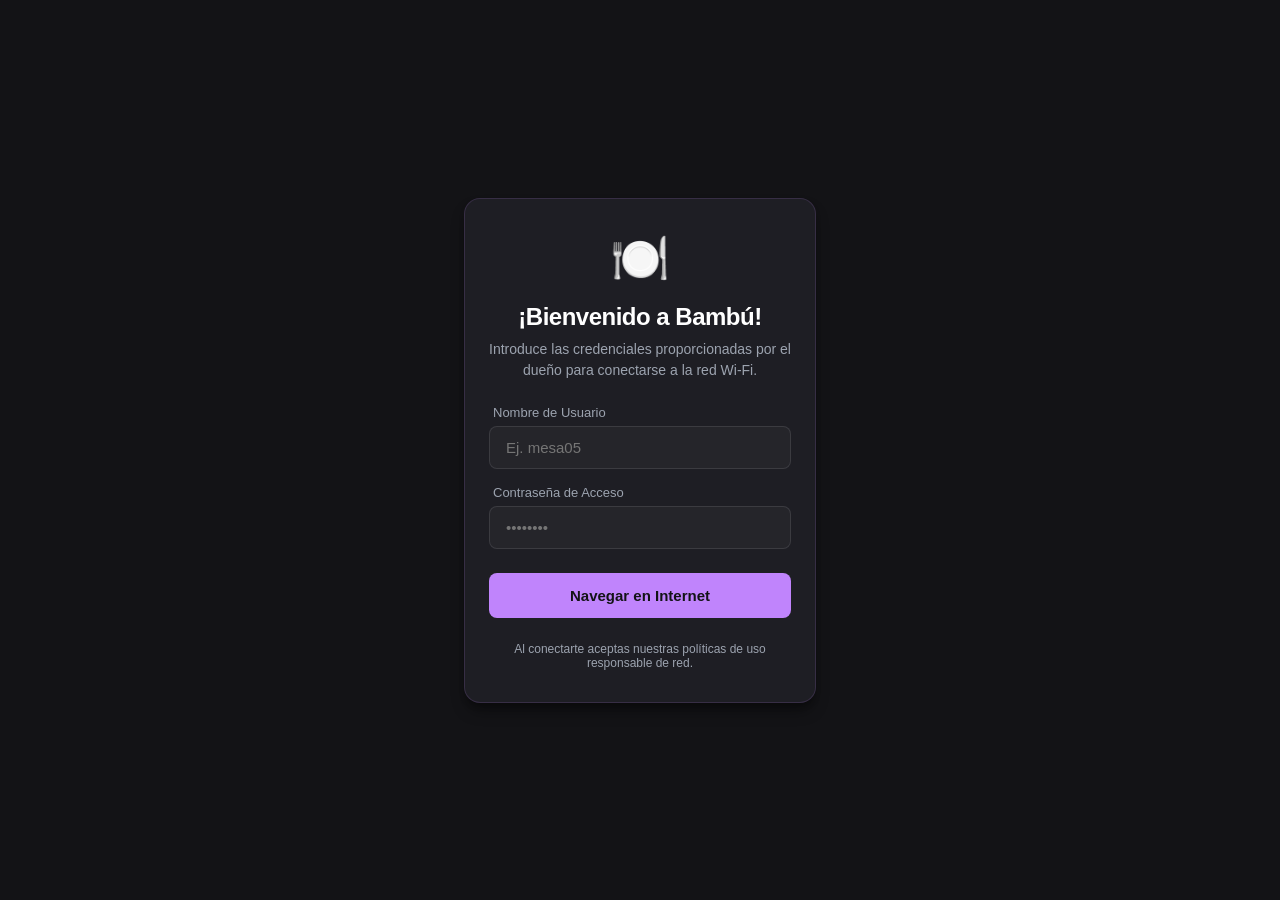
==== captive-portal-page/index.html @ 6c6f9659 "prueba 4" ====
<!DOCTYPE html>
<html lang="es">
<head>
    <meta charset="UTF-8">
    <meta name="viewport" content="width=device-width, initial-scale=1.0">
    <title>Bienvenido al Restaurante - Conexión Wi-Fi</title>
    <style>
        :root {
            --bg-main: #131316;
            --bg-card: #1e1e24;
            --border-color: rgba(192, 132, 252, 0.15);
            --text-main: #f3f4f6;
            --text-muted: #9ca3af;
            --accent: #c084fc;
            --accent-hover: #a855f7;
        }

        body {
            margin: 0;
            padding: 0;
            font-family: 'Segoe UI', Tahoma, Geneva, Verdana, sans-serif;
            background-color: var(--bg-main);
            color: var(--text-main);
            display: flex;
            justify-content: center;
            align-items: center;
            min-height: 100vh;
        }

        .portal-container {
            width: 100%;
            max-width: 400px;
            padding: 24px;
            box-sizing: border-box;
        }

        .card {
            background-color: var(--bg-card);
            border: 1px solid var(--border-color);
            border-radius: 16px;
            padding: 32px 24px;
            text-align: center;
            box-shadow: rgba(0, 0, 0, 0.4) 0px 10px 15px -3px, rgba(0, 0, 0, 0.25) 0px 4px 6px -2px;
        }

        .logo-icon {
            font-size: 48px;
            margin-bottom: 16px;
            display: inline-block;
        }

        h1 {
            font-size: 24px;
            margin: 0 0 8px 0;
            letter-spacing: -0.5px;
            color: #fff;
        }

        p {
            font-size: 14px;
            color: var(--text-muted);
            margin: 0 0 24px 0;
            line-height: 1.5;
        }

        .form-group {
            margin-bottom: 16px;
            text-align: left;
        }

        label {
            display: block;
            font-size: 13px;
            color: var(--text-muted);
            margin-bottom: 6px;
            padding-left: 4px;
        }

        .input-field {
            width: 100%;
            padding: 12px 16px;
            box-sizing: border-box;
            background-color: rgba(255, 255, 255, 0.03);
            border: 1px solid rgba(255, 255, 255, 0.1);
            border-radius: 8px;
            color: #fff;
            font-size: 15px;
            transition: all 0.2s ease;
        }

        .input-field:focus {
            outline: none;
            border-color: var(--accent);
            background-color: rgba(192, 132, 252, 0.05);
            box-shadow: 0 0 0 3px rgba(192, 132, 252, 0.15);
        }

        .btn-submit {
            width: 100%;
            padding: 14px;
            background-color: var(--accent);
            border: none;
            border-radius: 8px;
            color: #131316;
            font-size: 15px;
            font-weight: 600;
            cursor: pointer;
            transition: background-color 0.2s ease;
            margin-top: 8px;
        }

        .btn-submit:hover {
            background-color: var(--accent-hover);
        }

        .footer-text {
            margin-top: 24px;
            font-size: 12px;
            color: var(--text-muted);
        }
    </style>
</head>
<body>

    <div class="portal-container">
        <div class="card">
            <div class="logo-icon">🍽️</div>
            
            <h1>¡Bienvenido a Bambú!</h1>
            <p>Introduce las credenciales proporcionadas por el dueño para conectarse a la red Wi-Fi.</p>
            
            <form method="post" action="$PORTAL_ACTION$">
                
                <div class="form-group">
                    <label for="auth_user">Nombre de Usuario</label>
                    <input type="text" id="auth_user" name="auth_user" class="input-field" placeholder="Ej. mesa05" required autocomplete="off">
                </div>
                
                <div class="form-group">
                    <label for="auth_pass">Contraseña de Acceso</label>
                    <input type="password" id="auth_pass" name="auth_pass" class="input-field" placeholder="••••••••" required>
                </div>
                
                <input type="hidden" name="redirurl" value="$PORTAL_REDIRURL$">
                
                <button type="submit" class="btn-submit">Navegar en Internet</button>
            </form>

            <div class="footer-text">
                Al conectarte aceptas nuestras políticas de uso responsable de red.
            </div>
        </div>
    </div>

</body>
</html>
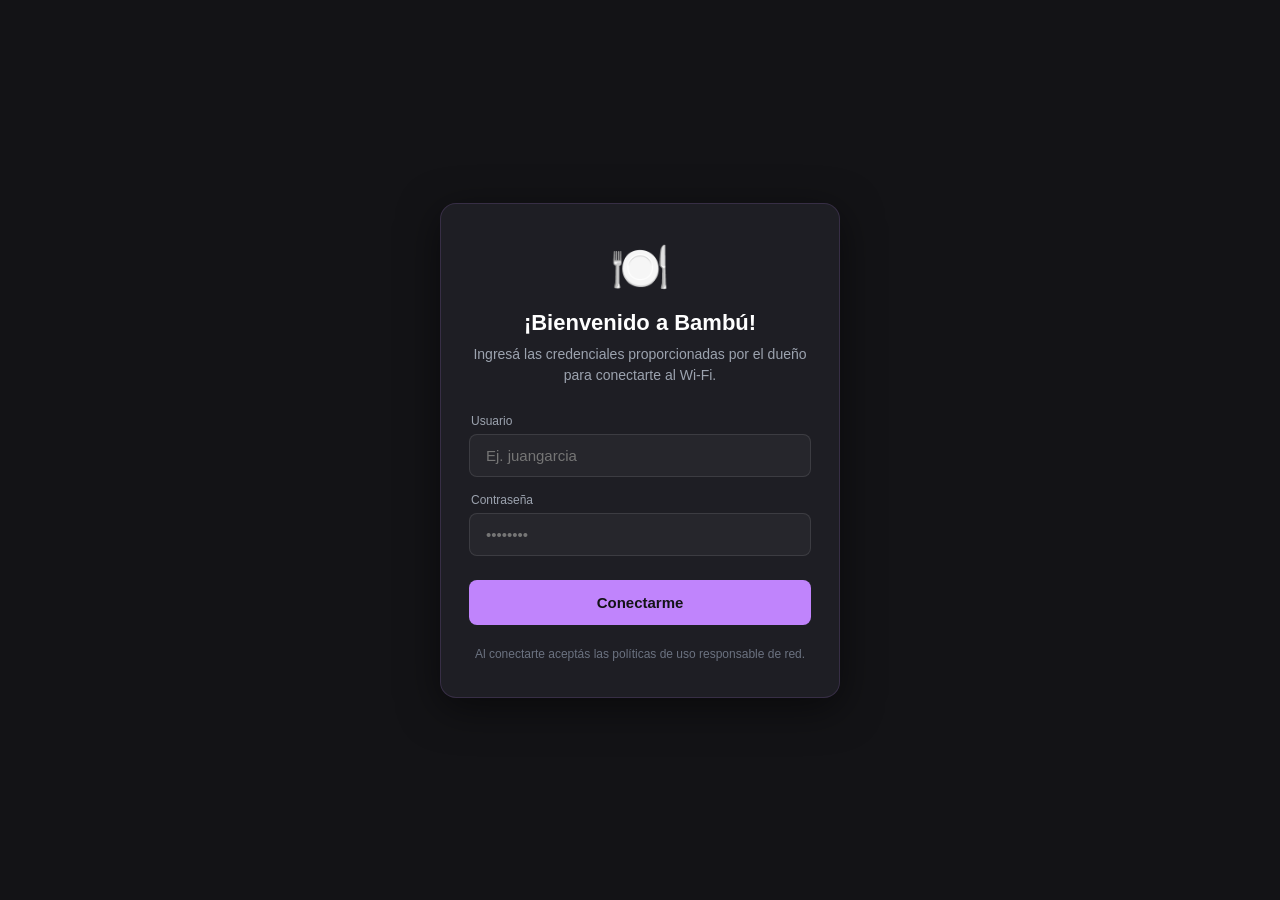
==== commit 65f69bb5: "version de usuarios" ====
--- a/captive-portal-page/index.html
+++ b/captive-portal-page/index.html
@@ -3,154 +3,130 @@
 <head>
     <meta charset="UTF-8">
     <meta name="viewport" content="width=device-width, initial-scale=1.0">
-    <title>Bienvenido al Restaurante - Conexión Wi-Fi</title>
+    <title>Bambú — Conexión Wi-Fi</title>
     <style>
-        :root {
-            --bg-main: #131316;
-            --bg-card: #1e1e24;
-            --border-color: rgba(192, 132, 252, 0.15);
-            --text-main: #f3f4f6;
-            --text-muted: #9ca3af;
-            --accent: #c084fc;
-            --accent-hover: #a855f7;
-        }
+        * { box-sizing: border-box; margin: 0; padding: 0; }
 
         body {
-            margin: 0;
-            padding: 0;
             font-family: 'Segoe UI', Tahoma, Geneva, Verdana, sans-serif;
-            background-color: var(--bg-main);
-            color: var(--text-main);
+            background-color: #131316;
+            color: #f3f4f6;
             display: flex;
             justify-content: center;
             align-items: center;
             min-height: 100vh;
-        }
-
-        .portal-container {
-            width: 100%;
-            max-width: 400px;
-            padding: 24px;
-            box-sizing: border-box;
+            padding: 16px;
         }
 
         .card {
-            background-color: var(--bg-card);
-            border: 1px solid var(--border-color);
+            background: #1e1e24;
+            border: 1px solid rgba(192, 132, 252, 0.15);
             border-radius: 16px;
-            padding: 32px 24px;
+            padding: 36px 28px;
+            width: 100%;
+            max-width: 400px;
             text-align: center;
-            box-shadow: rgba(0, 0, 0, 0.4) 0px 10px 15px -3px, rgba(0, 0, 0, 0.25) 0px 4px 6px -2px;
+            box-shadow: 0 10px 40px rgba(0,0,0,0.5);
         }
 
-        .logo-icon {
-            font-size: 48px;
-            margin-bottom: 16px;
-            display: inline-block;
+        .logo { font-size: 48px; margin-bottom: 14px; }
+
+        h1 {
+            font-size: 22px;
+            font-weight: 700;
+            color: #fff;
+            margin-bottom: 8px;
         }
 
-        h1 {
-            font-size: 24px;
-            margin: 0 0 8px 0;
-            letter-spacing: -0.5px;
-            color: #fff;
-        }
-
-        p {
+        .sub {
             font-size: 14px;
-            color: var(--text-muted);
-            margin: 0 0 24px 0;
+            color: #9ca3af;
+            margin-bottom: 28px;
             line-height: 1.5;
         }
 
-        .form-group {
-            margin-bottom: 16px;
-            text-align: left;
-        }
+        .field { margin-bottom: 16px; text-align: left; }
 
         label {
             display: block;
-            font-size: 13px;
-            color: var(--text-muted);
+            font-size: 12px;
+            color: #9ca3af;
+            font-weight: 500;
             margin-bottom: 6px;
-            padding-left: 4px;
+            padding-left: 2px;
         }
 
-        .input-field {
+        input[type="text"],
+        input[type="password"] {
             width: 100%;
             padding: 12px 16px;
-            box-sizing: border-box;
-            background-color: rgba(255, 255, 255, 0.03);
-            border: 1px solid rgba(255, 255, 255, 0.1);
+            background: rgba(255,255,255,0.04);
+            border: 1px solid rgba(255,255,255,0.1);
             border-radius: 8px;
             color: #fff;
             font-size: 15px;
-            transition: all 0.2s ease;
+            outline: none;
+            font-family: inherit;
         }
 
-        .input-field:focus {
-            outline: none;
-            border-color: var(--accent);
-            background-color: rgba(192, 132, 252, 0.05);
-            box-shadow: 0 0 0 3px rgba(192, 132, 252, 0.15);
+        input[type="text"]:focus,
+        input[type="password"]:focus {
+            border-color: #c084fc;
+            background: rgba(192,132,252,0.06);
+            box-shadow: 0 0 0 3px rgba(192,132,252,0.15);
         }
 
-        .btn-submit {
+        input[type="submit"] {
             width: 100%;
             padding: 14px;
-            background-color: var(--accent);
+            margin-top: 8px;
+            background: #c084fc;
             border: none;
             border-radius: 8px;
             color: #131316;
             font-size: 15px;
-            font-weight: 600;
+            font-weight: 700;
             cursor: pointer;
-            transition: background-color 0.2s ease;
-            margin-top: 8px;
+            font-family: inherit;
         }
 
-        .btn-submit:hover {
-            background-color: var(--accent-hover);
-        }
+        input[type="submit"]:hover { background: #a855f7; }
 
-        .footer-text {
-            margin-top: 24px;
+        .footer {
+            margin-top: 22px;
             font-size: 12px;
-            color: var(--text-muted);
+            color: #6b7280;
         }
     </style>
 </head>
 <body>
+    <div class="card">
+        <div class="logo">🍽️</div>
+        <h1>¡Bienvenido a Bambú!</h1>
+        <p class="sub">Ingresá las credenciales proporcionadas por el dueño para conectarte al Wi-Fi.</p>
 
-    <div class="portal-container">
-        <div class="card">
-            <div class="logo-icon">🍽️</div>
-            
-            <h1>¡Bienvenido a Bambú!</h1>
-            <p>Introduce las credenciales proporcionadas por el dueño para conectarse a la red Wi-Fi.</p>
-            
-            <form method="post" action="$PORTAL_ACTION$">
-                
-                <div class="form-group">
-                    <label for="auth_user">Nombre de Usuario</label>
-                    <input type="text" id="auth_user" name="auth_user" class="input-field" placeholder="Ej. mesa05" required autocomplete="off">
-                </div>
-                
-                <div class="form-group">
-                    <label for="auth_pass">Contraseña de Acceso</label>
-                    <input type="password" id="auth_pass" name="auth_pass" class="input-field" placeholder="••••••••" required>
-                </div>
-                
-                <input type="hidden" name="redirurl" value="$PORTAL_REDIRURL$">
-                
-                <button type="submit" class="btn-submit">Navegar en Internet</button>
-            </form>
+        <form method="post" action="$PORTAL_ACTION$">
+            <input type="hidden" name="redirurl" value="$PORTAL_REDIRURL$">
+            <input type="hidden" name="zone"     value="$PORTAL_ZONE$">
 
-            <div class="footer-text">
-                Al conectarte aceptas nuestras políticas de uso responsable de red.
+            <div class="field">
+                <label for="auth_user">Usuario</label>
+                <input type="text" id="auth_user" name="auth_user"
+                       placeholder="Ej. juangarcia" required
+                       autocomplete="off" autocorrect="off"
+                       autocapitalize="none" spellcheck="false">
             </div>
-        </div>
+
+            <div class="field">
+                <label for="auth_pass">Contraseña</label>
+                <input type="password" id="auth_pass" name="auth_pass"
+                       placeholder="••••••••" required>
+            </div>
+
+            <input type="submit" name="accept" value="Conectarme">
+        </form>
+
+        <p class="footer">Al conectarte aceptás las políticas de uso responsable de red.</p>
     </div>
-
 </body>
-</html>+</html>
